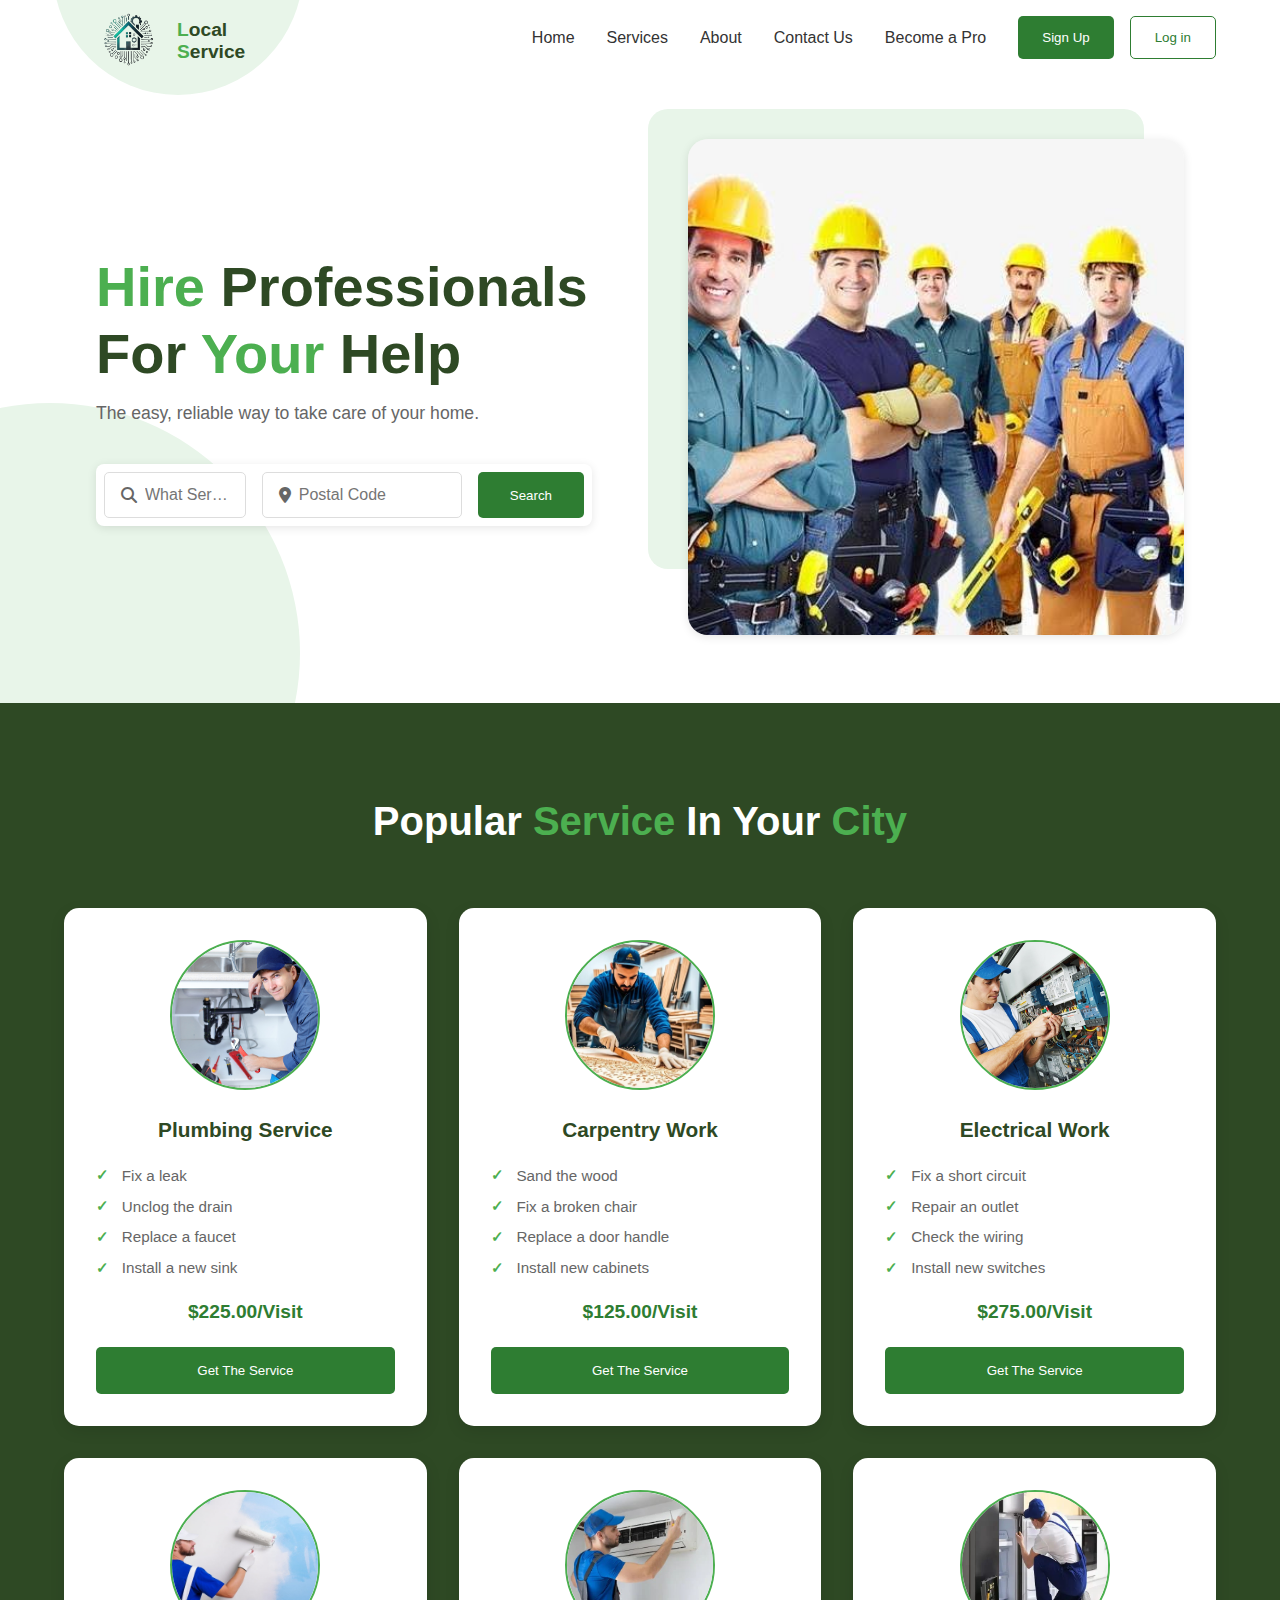
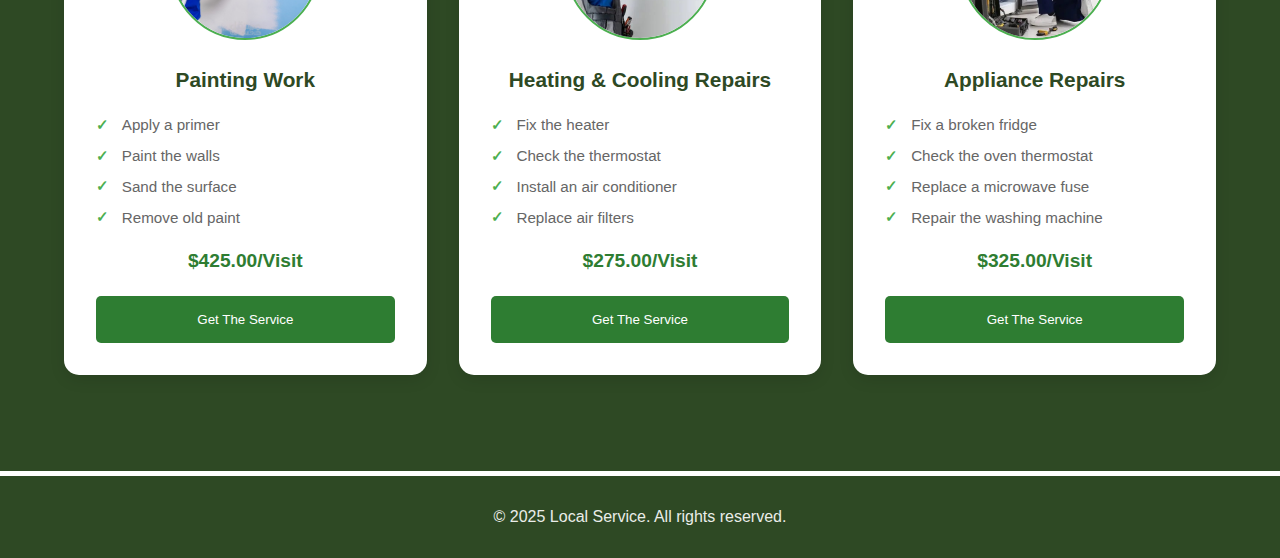
==== index.html @ 68c84980 "Add files via upload" ====
<!DOCTYPE html>
<html lang="en">

<head>
    <meta charset="UTF-8">
    <meta name="viewport" content="width=device-width, initial-scale=1.0">
    <title>Local Service</title>
    <!-- main stylesheet -->
    <link rel="stylesheet" href="assets/css/styles.css">
    <!-- icon -->
    <link rel="icon" href="assets/images/logo-removebg-preview.png" type="image/svg+xml">
    <!-- font awesome -->
    <link rel="stylesheet" href="https://cdnjs.cloudflare.com/ajax/libs/font-awesome/6.7.2/css/all.min.css"
        integrity="sha512-Evv84Mr4kqVGRNSgIGL/F/aIDqQb7xQ2vcrdIwxfjThSH8CSR7PBEakCr51Ck+w+/U6swU2Im1vVX0SVk9ABhg=="
        crossorigin="anonymous" referrerpolicy="no-referrer" />
</head>

<body>
    <!-- Start Header -->
    <header>
        <div class="logo-container">
            <div class="logo-img">
                <img src="assets/images/logo-removebg-preview.png" alt="Local Service Logo">
            </div>
            <div class="logo-text">
                <span>Local</span>
                <span>Service</span>
            </div>
        </div>

        <button class="menu-toggle">
            <span></span>
            <span></span>
            <span></span>
        </button>

        <div class="nav-container">
            <nav>
                <ul>
                    <li><a href="#">Home</a></li>
                    <li><a href="#services">Services</a></li>
                    <li><a href="#">About</a></li>
                    <li><a href="#">Contact Us</a></li>
                    <li><a href="#">Become a Pro</a></li>
                </ul>
            </nav>
            <div class="auth-buttons">
                <button class="sign-up">Sign Up</button>
                <button class="log-in">Log in</button>
            </div>
        </div>
    </header>
    <!-- End Header -->

    <!-- Start Hero Section -->
    <section class="hero">
        <div class="hero-content">
            <h1>
                <span class="highlight">Hire</span> Professionals<br>
                For <span class="highlight">Your</span> Help
            </h1>
            <p>The easy, reliable way to take care of your home.</p>
            <div class="search-bar">
                <div class="search-input-container">
                    <i class="fas fa-search"></i>
                    <input type="text" placeholder="What Service do you need?">
                </div>
                <div class="location-input-container">
                    <i class="fas fa-map-marker-alt"></i>
                    <input type="text" placeholder="Postal Code">
                </div>
                <button class="search-button">Search</button>
            </div>
        </div>
        <div class="hero-image">
            <img src="assets/images/hero-placeholder.jpg" alt="Professional workers">
        </div>
    </section>
    <!-- End Hero Section -->
    <!-- Start Services Section -->
    <section id="services" class="popular-services">
        <h2>Popular <span class="highlight">Service</span> In Your <span class="highlight">City</span></h2>
        <div class="service-container">
            <div class="service-card">
                <img src="assets/images/plumbing.jpg" alt="Plumbing Service">
                <h3>Plumbing Service</h3>
                <ul>
                    <li>Fix a leak</li>
                    <li>Unclog the drain</li>
                    <li>Replace a faucet</li>
                    <li>Install a new sink</li>
                </ul>
                <p class="price">$225.00/Visit</p>
                <button>Get The Service</button>
            </div>

            <div class="service-card">
                <img src="assets/images/carpentry.jpg" alt="Carpentry Work">
                <h3>Carpentry Work</h3>
                <ul>
                    <li>Sand the wood</li>
                    <li>Fix a broken chair</li>
                    <li>Replace a door handle</li>
                    <li>Install new cabinets</li>
                </ul>
                <p class="price">$125.00/Visit</p>
                <button>Get The Service</button>
            </div>

            <div class="service-card">
                <img src="assets/images/electrical.jpg" alt="Electrical Work">
                <h3>Electrical Work</h3>
                <ul>
                    <li>Fix a short circuit</li>
                    <li>Repair an outlet</li>
                    <li>Check the wiring</li>
                    <li>Install new switches</li>
                </ul>
                <p class="price">$275.00/Visit</p>
                <button>Get The Service</button>
            </div>

            <div class="service-card">
                <img src="assets/images/painting.jpg" alt="Painting Work">
                <h3>Painting Work</h3>
                <ul>
                    <li>Apply a primer</li>
                    <li>Paint the walls</li>
                    <li>Sand the surface</li>
                    <li>Remove old paint</li>
                </ul>
                <p class="price">$425.00/Visit</p>
                <button>Get The Service</button>
            </div>

            <div class="service-card">
                <img src="assets/images/heating-cooling.jpg" alt="Heating & Cooling Repairs">
                <h3>Heating & Cooling Repairs</h3>
                <ul>
                    <li>Fix the heater</li>
                    <li>Check the thermostat</li>
                    <li>Install an air conditioner</li>
                    <li>Replace air filters</li>
                </ul>
                <p class="price">$275.00/Visit</p>
                <button>Get The Service</button>
            </div>
            <div class="service-card">
                <img src="assets/images/appliance-repair.jpg" alt="Appliance Repairs">
                <h3>Appliance Repairs</h3>
                <ul>
                    <li>Fix a broken fridge</li>
                    <li>Check the oven thermostat</li>
                    <li>Replace a microwave fuse</li>
                    <li>Repair the washing machine</li>
                </ul>
                <p class="price">$325.00/Visit</p>
                <button>Get The Service</button>
            </div>
        </div>
    </section>
    <!-- End Services Section -->

    <!-- Start About Section -->
    <footer>
        <p>&copy; 2025 Local Service. All rights reserved.</p>
    </footer>
    <!-- End About Section -->
    <script src="assets/scripts/main.js"></script>
</body>

</html>
---- assets/css/styles.css ----
:root {
    --color-primary: #4caf50;
    --color-primary-dark: #2e7d32;
    --color-primary-darker: #1b5e20;
    --color-secondary: #2e4924;
    --color-background: #fff;
    --color-background-light: #f8faf8;
    --color-accent-light: #e8f5e9;
    --color-text: #333;
    --color-text-light: #666;
    --color-border: #ddd;
    --border-radius-sm: 5px;
    --border-radius-md: 8px;
    --border-radius-lg: 15px;
    --border-radius-xl: 20px;
    --box-shadow-sm: 0 2px 10px rgba(0, 0, 0, 0.1);
    --box-shadow-md: 0 5px 15px rgba(0, 0, 0, 0.1);
    --box-shadow-lg: 0 8px 20px rgba(0, 0, 0, 0.2);
    --transition-default: all 0.3s ease;
}

* {
    margin: 0;
    padding: 0;
    box-sizing: border-box;
    font-family: Arial, sans-serif;
}

html {
    scroll-behavior: smooth;
}

body {
    background-color: var(--color-background);
}

/* Header Styles */
header {
    display: flex;
    justify-content: space-between;
    align-items: center;
    padding: 0 4rem;
    background-color: var(--color-background);
    position: relative;
}

.logo-container {
    display: flex;
    align-items: center;
    gap: 1rem;
    position: relative;
    padding: .4rem 0 0 2rem;
    z-index: 15;
}

.logo-container::before {
    content: "";
    position: absolute;
    left: -6%;
    top: -40%;
    transform: translateY(-50%);
    width: 250px;
    height: 250px;
    background-color: var(--color-accent-light);
    border-radius: 50%;
    z-index: -1;
}

.logo-img img {
    width: 65px;
    height: 65px;
    object-fit: contain;
}

.logo-text {
    display: flex;
    flex-direction: column;
}

.logo-text span {
    font-size: 1.2rem;
    font-weight: bold;
    color: var(--color-secondary);
}

.logo-text span:first-letter {
    color: var(--color-primary);
}

/* Navigation Container */
.nav-container {
    display: flex;
    align-items: center;
    gap: 2rem;
}

/* Navigation Styles */
nav ul {
    display: flex;
    list-style: none;
    gap: 2rem;
}

nav ul li a {
    text-decoration: none;
    color: var(--color-text);
    font-weight: 500;
    transition: var(--transition-default);
}

nav ul li a:hover {
    color: var(--color-primary);
}

/* Authentication Buttons */
.auth-buttons {
    display: flex;
    gap: 1rem;
}

.sign-up {
    background-color: var(--color-primary-dark);
    color: var(--color-background);
    border: none;
    padding: 0.8rem 1.5rem;
    border-radius: var(--border-radius-sm);
    cursor: pointer;
    transition: var(--transition-default);
}

.sign-up:hover {
    background-color: var(--color-primary-darker);
}

.log-in {
    background-color: transparent;
    color: var(--color-primary-dark);
    border: 1px solid var(--color-primary-dark);
    padding: 0.8rem 1.5rem;
    border-radius: var(--border-radius-sm);
    cursor: pointer;
    transition: var(--transition-default);
}

.log-in:hover {
    background-color: var(--color-primary-dark);
    color: var(--color-background);
}

/* Burger Menu */
.menu-toggle {
    display: none;
    flex-direction: column;
    gap: 6px;
    background: none;
    border: none;
    cursor: pointer;
    padding: 5px;
    z-index: 100;
}

.menu-toggle span {
    display: block;
    width: 25px;
    height: 2px;
    background-color: var(--color-secondary);
    transition: var(--transition-default);
}

/* Hero Section */
.hero {
    position: relative;
    display: flex;
    justify-content: space-between;
    align-items: center;
    padding: 4rem 6rem;
    overflow: hidden;
    background-color: var(--color-background);
    min-height: 600px;
}

.hero-content {
    flex: 1;
    padding-right: 2rem;
    z-index: 2;
    max-width: 600px;
}

.hero-content h1 {
    font-size: 3.5rem;
    margin-bottom: 1rem;
    color: var(--color-secondary);
    line-height: 1.2;
}

.hero-content h1 .highlight {
    color: var(--color-primary);
}

.hero-content p {
    color: var(--color-text-light);
    margin-bottom: 2.5rem;
    font-size: 1.1rem;
}

/* Search Bar */
.search-bar {
    display: flex;
    gap: 1rem;
    background: #fff;
    padding: 0.5rem;
    border-radius: 8px;
    box-shadow: 0 2px 10px rgba(0, 0, 0, 0.1);
}

.search-input-container,
.location-input-container {
    display: flex;
    align-items: center;
    border: 1px solid #ddd;
    border-radius: 5px;
    padding: 0.8rem 1rem;
}

.search-input-container {
    flex: 1;
}

.location-input-container {
    width: 200px;
}

.search-input-container i,
.location-input-container i {
    color: #666;
    margin-right: 0.5rem;
}

.search-input-container input,
.location-input-container input {
    border: none;
    outline: none;
    width: 100%;
    font-size: 1rem;
    white-space: nowrap;
    overflow: hidden;
    text-overflow: ellipsis;
}

.search-button {
    background-color: var(--color-primary-dark);
    color: #fff;
    border: none;
    padding: 0.8rem 2rem;
    border-radius: 5px;
    cursor: pointer;
    font-weight: 500;
    transition: all 0.3s ease;
}

.search-button:hover {
    background-color: var(--color-primary-darker);
}

/* Hero Image */
.hero-image {
    flex: 1;
    position: relative;
    z-index: 2;
    margin-left: 4rem;
    max-width: 530px;
    aspect-ratio: 1/1;
}

.hero-image img {
    width: 100%;
    border-radius: var(--border-radius-xl);
    animation: float 6s ease-in-out infinite;
    position: relative;
    z-index: 2;
    box-shadow: var(--box-shadow-sm);
}

.hero::before {
    content: "";
    position: absolute;
    bottom: -200px;
    left: -200px;
    width: 500px;
    height: 500px;
    background-color: var(--color-accent-light);
    border-radius: 50%;
    z-index: 1;
}

.hero-image::after {
    content: "";
    position: absolute;
    top: -30px;
    left: -40px;
    width: 100%;
    height: calc(100% - 40px);
    background-color: var(--color-accent-light);
    border-radius: var(--border-radius-xl);
    z-index: 1;
}

/* Services Section */
.popular-services {
    background-color: var(--color-secondary);
    padding: 6rem 4rem;
    position: relative;
}

.popular-services h2 {
    text-align: center;
    color: var(--color-background);
    margin-bottom: 4rem;
    font-size: 2.5rem;
}

.popular-services h2 .highlight {
    color: var(--color-primary);
}

.service-container {
    display: grid;
    grid-template-columns: repeat(3, 1fr);
    gap: 2rem;
    max-width: 1200px;
    margin: 0 auto;
}

.service-card {
    background-color: var(--color-background);
    border-radius: var(--border-radius-lg);
    padding: 2rem;
    text-align: center;
    transition: var(--transition-default);
    box-shadow: var(--box-shadow-md);
}

.service-card:hover {
    transform: translateY(-10px);
    box-shadow: var(--box-shadow-lg);
}

.service-card img {
    width: 150px;
    height: 150px;
    border-radius: 50%;
    border: solid 2px var(--color-primary);
    margin-bottom: 1.5rem;
    object-fit: cover;
}

.service-card h3 {
    color: var(--color-secondary);
    margin-bottom: 1.5rem;
    font-size: 1.3rem;
}

.service-card ul {
    list-style: none;
    margin-bottom: 1.5rem;
    text-align: left;
}

.service-card ul li {
    color: var(--color-text-light);
    margin-bottom: 0.8rem;
    display: flex;
    align-items: center;
    font-size: 0.95rem;
}

.service-card ul li::before {
    content: "✓";
    color: var(--color-primary);
    margin-right: 0.8rem;
    font-weight: bold;
}

.service-card .price {
    font-weight: bold;
    color: var(--color-primary-dark);
    margin-bottom: 1.5rem;
    font-size: 1.2rem;
}

.service-card button {
    background-color: var(--color-primary-dark);
    color: var(--color-background);
    border: none;
    padding: 1rem 2rem;
    border-radius: var(--border-radius-sm);
    cursor: pointer;
    transition: var(--transition-default);
    font-weight: 500;
    width: 100%;
}

.service-card button:hover {
    background-color: var(--color-primary-darker);
    transform: scale(1.05);
}

/* Footer */
footer {
    background-color: var(--color-secondary);
    padding: 2rem 4rem;
    color: var(--color-background);
    text-align: center;
    border-top: 5px solid var(--color-background);
}

footer p {
    font-size: 1rem;
    opacity: 0.9;
}

/* Animations */
@keyframes float {
    0% {
        transform: translateY(0);
    }

    50% {
        transform: translateY(-20px);
    }

    100% {
        transform: translateY(0);
    }
}

/* Responsive Design */
@media (max-width: 1200px) {
    .menu-toggle {
        display: flex;
    }

    .nav-container {
        position: fixed;
        top: 0;
        right: -100%;
        height: 100vh;
        width: 280px;
        background-color: var(--color-background);
        flex-direction: column;
        padding: 6rem 2rem;
        box-shadow: -5px 0 15px rgba(0, 0, 0, 0.1);
        transition: var(--transition-default);
        z-index: 90;
    }

    .nav-container.active {
        right: 0;
    }

    nav ul {
        flex-direction: column;
        align-items: center;
    }

    .auth-buttons {
        flex-direction: column;
        width: 100%;
    }

    .menu-toggle.active span:nth-child(1) {
        transform: rotate(45deg) translate(8px, 6px);
    }

    .menu-toggle.active span:nth-child(2) {
        opacity: 0;
    }

    .menu-toggle.active span:nth-child(3) {
        transform: rotate(-45deg) translate(7px, -5px);
    }

    .hero {
        padding: 4rem;
    }

    .hero-content h1 {
        font-size: 3rem;
    }

    .service-container {
        grid-template-columns: repeat(2, 1fr);
        padding: 0 2rem;
    }
}

@media (max-width: 992px) {
    .hero-image {
        margin-left: 2rem;
    }
}

@media (max-width: 768px) {
    header {
        padding: 1rem;
    }

    .logo-container {
        padding-left: 1rem;
    }

    .logo-container::before {
        width: 240px;
        height: 220px;
        left: -15%;
    }

    .hero {
        flex-direction: column;
        text-align: center;
        padding: 2rem;
    }

    .hero-content {
        margin-bottom: 3rem;
        order: 2;
        padding-right: 0;
    }

    .hero-content h1 {
        font-size: 2.5rem;
    }

    .search-bar {
        flex-direction: column;
        width: 100%;
        gap: 0.8rem;
        padding: 1rem;
    }

    .search-input-container,
    .location-input-container {
        width: 100%;
    }

    .search-button {
        width: 100%;
        margin-top: 0.5rem;
    }

    .service-container {
        grid-template-columns: 1fr;
    }

    .hero-image {
        margin-left: 0;
        margin-top: 2rem;
        order: -1;
    }

    .popular-services {
        padding: 4rem 2rem;
    }

    .popular-services h2 {
        font-size: 2rem;
    }
}
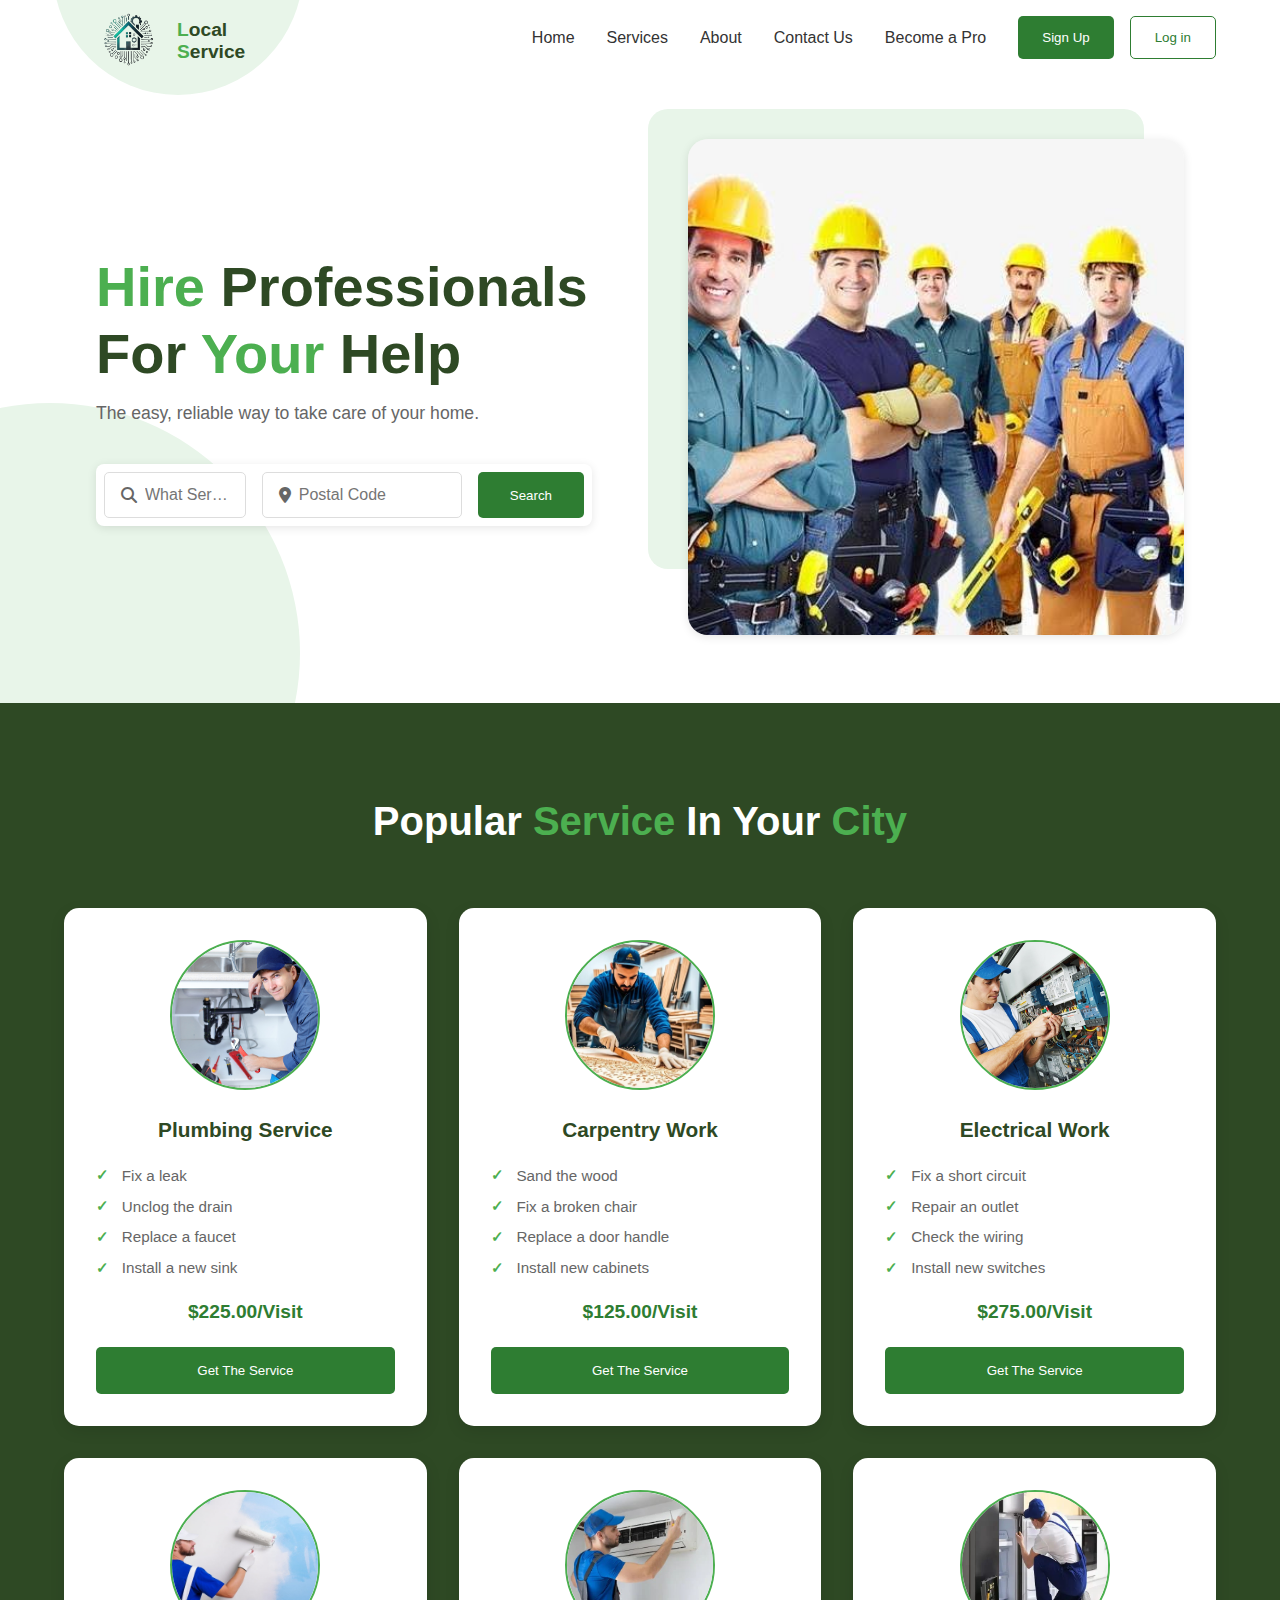
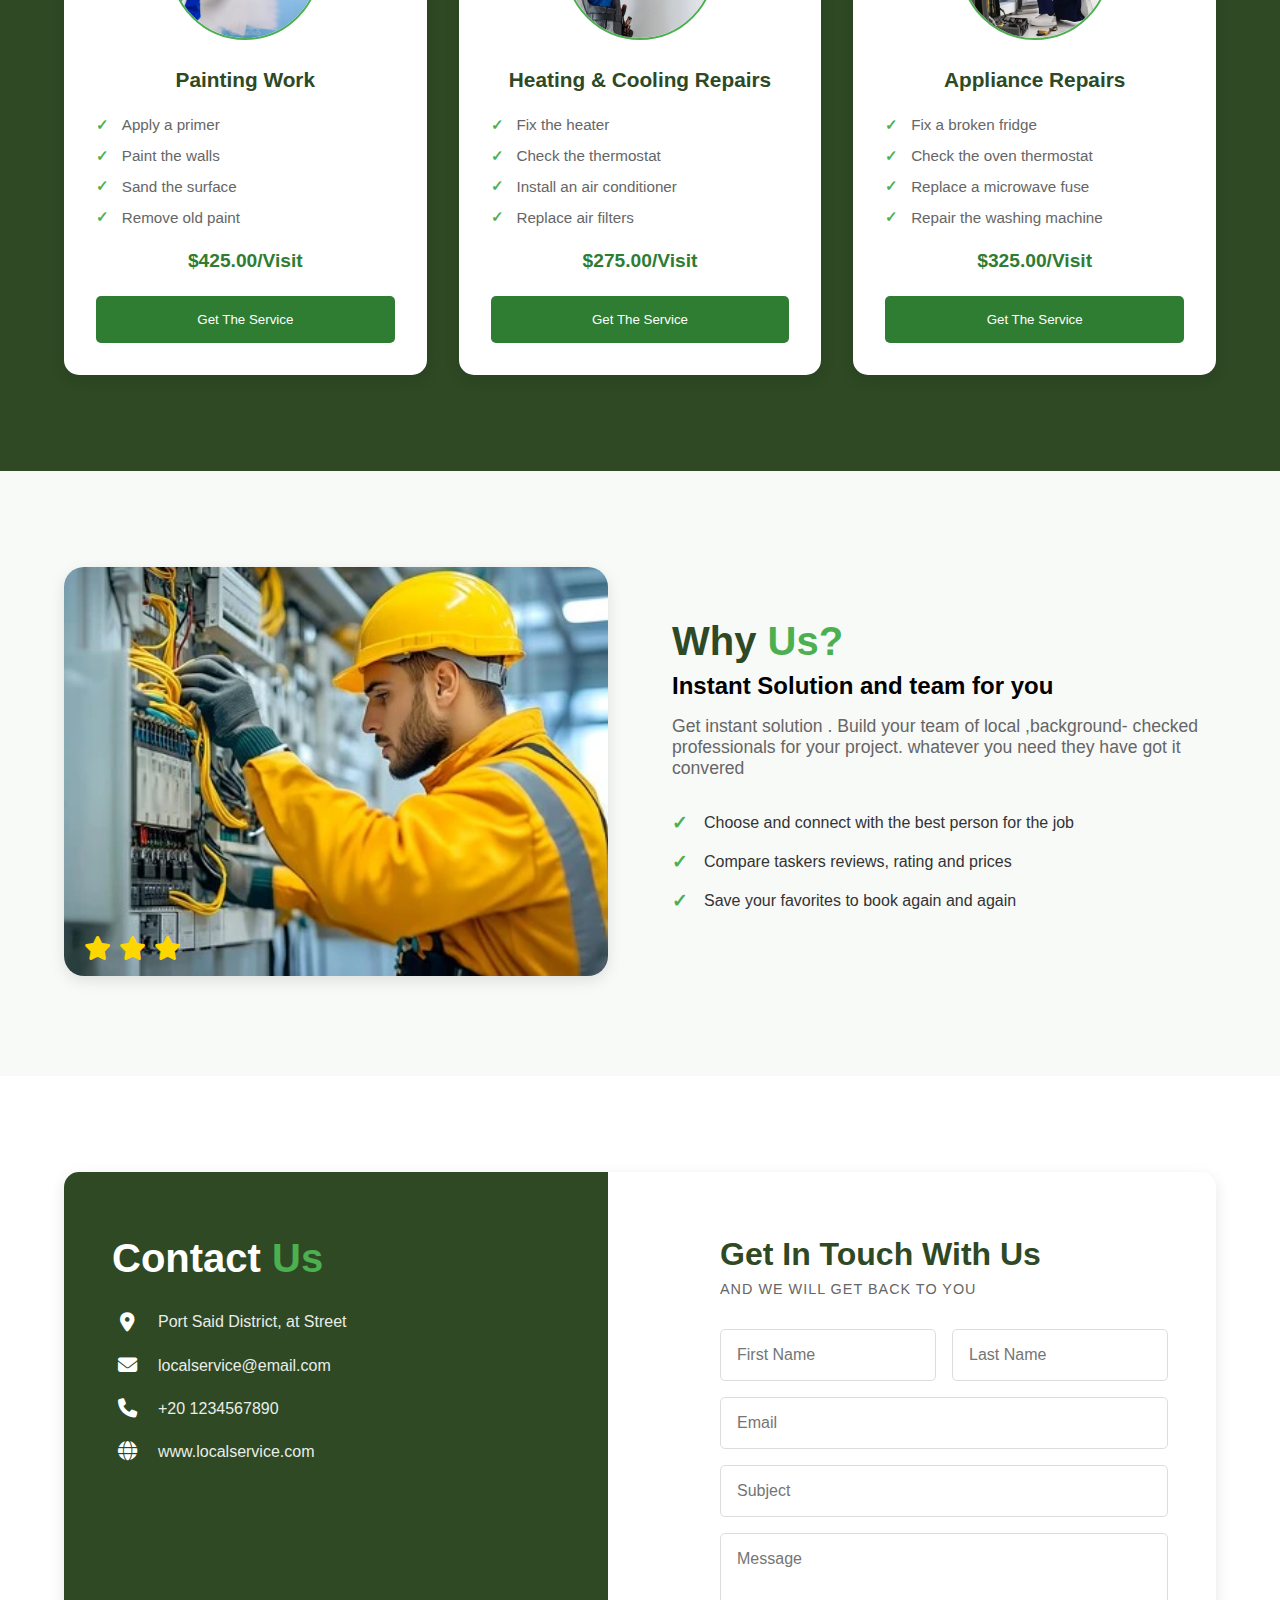
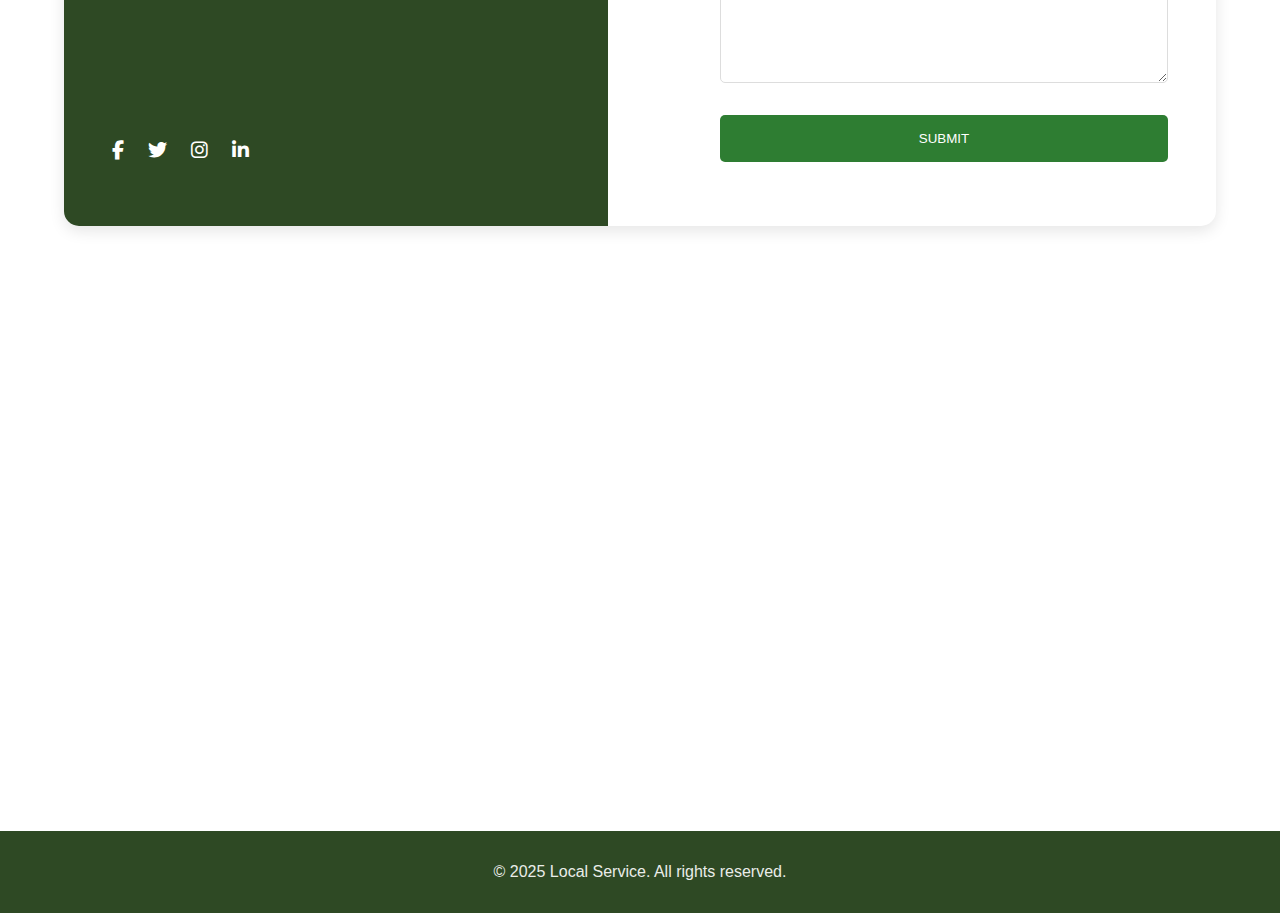
==== commit d52f642d: "Add files via upload" ====
--- a/index.html
+++ b/index.html
@@ -39,8 +39,8 @@
                 <ul>
                     <li><a href="#">Home</a></li>
                     <li><a href="#services">Services</a></li>
-                    <li><a href="#">About</a></li>
-                    <li><a href="#">Contact Us</a></li>
+                    <li><a href="#advantages">About</a></li>
+                    <li><a href="#contact">Contact Us</a></li>
                     <li><a href="#">Become a Pro</a></li>
                 </ul>
             </nav>
@@ -161,12 +161,94 @@
     </section>
     <!-- End Services Section -->
 
+    <!-- Start Our Advantages Section -->
+    <section class="out-advantages" id="advantages">
+        <div class="advantages-container">
+            <div class="advantages-image">
+                <img src="assets/images/why-us.png" alt="Professional Technician">
+                <div class="star-rating">
+                    <i class="fas fa-star"></i>
+                    <i class="fas fa-star"></i>
+                    <i class="fas fa-star"></i>
+                </div>
+            </div>
+            <div class="advantages-content">
+                <h2>Why <span class="highlight">Us?</span></h2>
+                <h3>Instant Solution and team for you</h3>
+                <p>Get instant solution . Build your team of local ,background-
+                    checked professionals for your project. whatever you need
+                    they have got it convered</p>
+                <ul class="advantages-list">
+                    <li>Choose and connect with the best person for the job</li>
+                    <li>Compare taskers reviews, rating and prices</li>
+                    <li>Save your favorites to book again and again</li>
+                </ul>
+            </div>
+        </div>
+    </section>
+    <!-- End Our Advantages Section -->
+
+    <!-- Start Contact Section -->
+    <section class="contact-section" id="contact">
+        <div class="contact-container">
+            <div class="contact-info">
+                <h2>Contact <span class="highlight">Us</span></h2>
+                <div class="contact-details">
+                    <div class="contact-address">
+                        <i class="fas fa-map-marker-alt"></i>
+                        <span>Port Said District, at Street</span>
+                    </div>
+                    <div class="contact-email">
+                        <i class="fas fa-envelope"></i>
+                        <span>localservice@email.com</span>
+                    </div>
+                    <div class="contact-phone">
+                        <i class="fas fa-phone"></i>
+                        <span>+20 1234567890</span>
+                    </div>
+                    <div class="contact-website">
+                        <i class="fas fa-globe"></i>
+                        <span>www.localservice.com</span>
+                    </div>
+                </div>
+                <div class="social-icons">
+                    <a href="#" class="social-icon"><i class="fab fa-facebook-f"></i></a>
+                    <a href="#" class="social-icon"><i class="fab fa-twitter"></i></a>
+                    <a href="#" class="social-icon"><i class="fab fa-instagram"></i></a>
+                    <a href="#" class="social-icon"><i class="fab fa-linkedin-in"></i></a>
+                </div>
+            </div>
+            <div class="contact-form">
+                <h3>Get In Touch With Us</h3>
+                <p>AND WE WILL GET BACK TO YOU</p>
+                <form>
+                    <div class="form-row">
+                        <input type="text" placeholder="First Name" required>
+                        <input type="text" placeholder="Last Name" required>
+                    </div>
+                    <input type="email" placeholder="Email" required>
+                    <input type="text" placeholder="Subject" required>
+                    <textarea placeholder="Message" required></textarea>
+                    <button type="submit" class="submit-button">SUBMIT</button>
+                </form>
+            </div>
+        </div>
+        <div class="contact-map">
+            <iframe
+                src="https://www.google.com/maps/embed?pb=!1m18!1m12!1m3!1d3410.7484820757695!2d32.2808094603286!3d31.2553853744432!2m3!1f0!2f0!3f0!3m2!1i1024!2i768!4f13.1!3m3!1m2!1s0x14f99c12c1a8708b%3A0x91d2cf7845b32b88!2z2YPZhNmK2Kkg2KrZg9mG2YjZhNmI2KzZitinINin2YTYpdiv2KfYsdipINmI2YbYuNmFINin2YTZhdi52YTZiNmF2KfYqiDYrNin2YXYudipINio2YjYsdiz2LnZitiv!5e0!3m2!1sar!2seg!4v1741184003010!5m2!1sar!2seg"
+                width="100%" height="450" style="border:0;" allowfullscreen="" loading="lazy"
+                referrerpolicy="no-referrer-when-downgrade">
+            </iframe>
+        </div>
+    </section>
+    <!-- End Contact Section -->
+
     <!-- Start About Section -->
     <footer>
         <p>&copy; 2025 Local Service. All rights reserved.</p>
     </footer>
     <!-- End About Section -->
-    <script src="assets/scripts/main.js"></script>
+    <script src="assets/scripts/main.js" q></script>
 </body>
 
 </html>--- a/assets/css/styles.css
+++ b/assets/css/styles.css
@@ -405,6 +405,479 @@
     transform: scale(1.05);
 }
 
+
+/* Animations */
+@keyframes float {
+    0% {
+        transform: translateY(0);
+    }
+
+    50% {
+        transform: translateY(-20px);
+    }
+
+    100% {
+        transform: translateY(0);
+    }
+}
+
+/* Responsive Design */
+@media (max-width: 1200px) {
+    .menu-toggle {
+        display: flex;
+    }
+
+    .nav-container {
+        position: fixed;
+        top: 0;
+        right: -100%;
+        height: 100vh;
+        width: 280px;
+        background-color: var(--color-background);
+        flex-direction: column;
+        padding: 6rem 2rem;
+        box-shadow: -5px 0 15px rgba(0, 0, 0, 0.1);
+        transition: var(--transition-default);
+        z-index: 90;
+    }
+
+    .nav-container.active {
+        right: 0;
+    }
+
+    nav ul {
+        flex-direction: column;
+        align-items: center;
+    }
+
+    .auth-buttons {
+        flex-direction: column;
+        width: 100%;
+    }
+
+    .menu-toggle.active span:nth-child(1) {
+        transform: rotate(45deg) translate(8px, 6px);
+    }
+
+    .menu-toggle.active span:nth-child(2) {
+        opacity: 0;
+    }
+
+    .menu-toggle.active span:nth-child(3) {
+        transform: rotate(-45deg) translate(7px, -5px);
+    }
+
+    .hero {
+        padding: 4rem;
+    }
+
+    .hero-content h1 {
+        font-size: 3rem;
+    }
+
+    .service-container {
+        grid-template-columns: repeat(2, 1fr);
+        padding: 0 2rem;
+    }
+}
+
+@media (max-width: 992px) {
+    .hero-image {
+        margin-left: 2rem;
+    }
+}
+
+@media (max-width: 768px) {
+    header {
+        padding: 1rem;
+    }
+
+    .logo-container {
+        padding-left: 1rem;
+    }
+
+    .logo-container::before {
+        width: 240px;
+        height: 220px;
+        left: -15%;
+    }
+
+    .hero {
+        flex-direction: column;
+        text-align: center;
+        padding: 2rem;
+    }
+
+    .hero-content {
+        margin-bottom: 3rem;
+        order: 2;
+        padding-right: 0;
+    }
+
+    .hero-content h1 {
+        font-size: 2.5rem;
+    }
+
+    .search-bar {
+        flex-direction: column;
+        width: 100%;
+        gap: 0.8rem;
+        padding: 1rem;
+    }
+
+    .search-input-container,
+    .location-input-container {
+        width: 100%;
+    }
+
+    .search-button {
+        width: 100%;
+        margin-top: 0.5rem;
+    }
+
+    .service-container {
+        grid-template-columns: 1fr;
+    }
+
+    .hero-image {
+        margin-left: 0;
+        margin-top: 2rem;
+        order: -1;
+    }
+
+    .popular-services {
+        padding: 4rem 2rem;
+    }
+
+    .popular-services h2 {
+        font-size: 2rem;
+    }
+}
+
+/* Our Advantages Section */
+.out-advantages {
+    background-color: var(--color-background-light);
+    padding: 6rem 4rem;
+}
+
+.advantages-container {
+    display: flex;
+    align-items: center;
+    max-width: 1200px;
+    margin: 0 auto;
+    gap: 4rem;
+}
+
+.advantages-image {
+    flex: 1;
+    position: relative;
+}
+
+.advantages-image img {
+    width: 100%;
+    border-radius: var(--border-radius-xl);
+    box-shadow: var(--box-shadow-md);
+}
+
+.star-rating {
+    position: absolute;
+    bottom: 20px;
+    left: 20px;
+    display: flex;
+    gap: 0.5rem;
+}
+
+.star-rating i {
+    color: #FFD700;
+    font-size: 1.5rem;
+}
+
+.advantages-content {
+    flex: 1;
+}
+
+
+.advantages-content h2 {
+    font-size: 2.5rem;
+    color: var(--color-secondary);
+    margin-bottom: .5rem;
+}
+
+.advantages-content h3 {
+    font-size: 1.5rem;
+    color: #000;
+    margin: 0 0 1rem;
+}
+
+.advantages-content h2 .highlight {
+    color: var(--color-primary);
+}
+
+.advantages-content p {
+    color: var(--color-text-light);
+    margin-bottom: 2rem;
+    font-size: 1.1rem;
+}
+
+.advantages-list {
+    list-style: none;
+}
+
+.advantages-list li {
+    color: var(--color-text);
+    margin-bottom: 1rem;
+    display: flex;
+    align-items: center;
+    font-size: 1rem;
+}
+
+.advantages-list li::before {
+    content: "✓";
+    color: var(--color-primary);
+    margin-right: 1rem;
+    font-weight: bold;
+    font-size: 1.2rem;
+}
+
+/* Responsive Design for Advantages Section */
+@media (max-width: 768px) {
+    .advantages-container {
+        flex-direction: column;
+        gap: 2rem;
+    }
+
+    .advantages-list {
+        text-align: left;
+        max-width: 350px;
+        margin: 0 auto;
+    }
+}
+
+/* End our advantages styles */
+
+/* Contact Section */
+.contact-section {
+    background-color: var(--color-background);
+    padding: 6rem 4rem;
+}
+
+.contact-container {
+    display: flex;
+    max-width: 1200px;
+    margin: 0 auto;
+    gap: 4rem;
+    background-color: var(--color-background);
+    box-shadow: var(--box-shadow-md);
+    border-radius: var(--border-radius-lg);
+    overflow: hidden;
+}
+
+.contact-info {
+    background-color: var(--color-secondary);
+    color: var(--color-background);
+    padding: 4rem 3rem;
+    flex: 1;
+    display: flex;
+    flex-direction: column;
+}
+
+.contact-info h2 {
+    font-size: 2.5rem;
+    margin-bottom: 2rem;
+    color: var(--color-background);
+}
+
+.contact-info h2 .highlight {
+    color: var(--color-primary);
+}
+
+.contact-details {
+    margin-bottom: 2rem;
+}
+
+.contact-details>div {
+    display: flex;
+    align-items: center;
+    margin-bottom: 1.5rem;
+}
+
+.contact-details i {
+    margin-right: 1rem;
+    font-size: 1.2rem;
+    width: 30px;
+    text-align: center;
+}
+
+.contact-details span {
+    opacity: 0.9;
+}
+
+.social-icons {
+    display: flex;
+    gap: 1.5rem;
+    margin-top: auto;
+}
+
+.social-icon {
+    color: var(--color-background);
+    font-size: 1.2rem;
+    text-decoration: none;
+    transition: var(--transition-default);
+}
+
+.social-icon:hover {
+    color: var(--color-primary);
+    transform: scale(1.2);
+}
+
+.contact-form {
+    flex: 1;
+    padding: 4rem 3rem;
+}
+
+.contact-form h3 {
+    font-size: 2rem;
+    color: var(--color-secondary);
+    margin-bottom: 0.5rem;
+}
+
+.contact-form p {
+    color: var(--color-text-light);
+    margin-bottom: 2rem;
+    font-size: 0.9rem;
+    letter-spacing: 1px;
+}
+
+.contact-form form {
+    display: flex;
+    flex-direction: column;
+    gap: 1rem;
+}
+
+.form-row {
+    display: flex;
+    gap: 1rem;
+}
+
+.contact-form input,
+.contact-form textarea {
+    width: 100%;
+    padding: 1rem;
+    border: 1px solid var(--color-border);
+    border-radius: var(--border-radius-sm);
+    font-size: 1rem;
+}
+
+.contact-form textarea {
+    height: 150px;
+    resize: vertical;
+}
+
+.submit-button {
+    background-color: var(--color-primary-dark);
+    color: var(--color-background);
+    border: none;
+    padding: 1rem 2rem;
+    border-radius: var(--border-radius-sm);
+    cursor: pointer;
+    transition: var(--transition-default);
+    font-weight: 500;
+    margin-top: 1rem;
+}
+
+.submit-button:hover {
+    background-color: var(--color-primary-darker);
+}
+
+.contact-map {
+    width: 100vw;
+    margin-left: calc(-50vw + 50%);
+    min-height: 400px;
+    margin-top: 100px;
+}
+
+.contact-map iframe {
+    width: 100%;
+    height: 100%;
+    min-height: 400px;
+    object-fit: cover;
+    border: 0;
+}
+
+/* Responsive Design */
+@media (max-width: 1024px) {
+    .contact-container {
+        flex-direction: column;
+    }
+
+    .contact-info,
+    .contact-form {
+        text-align: center;
+    }
+
+    .contact-details {
+        display: flex;
+        flex-direction: column;
+        align-items: center;
+    }
+
+    .contact-details>div {
+        justify-content: center;
+    }
+
+    .social-icons {
+        justify-content: center;
+    }
+
+    .contact-form form {
+        max-width: 500px;
+        margin: 0 auto;
+    }
+}
+
+@media (max-width: 768px) {
+    .contact-section {
+        padding: 2rem 1rem;
+    }
+
+    .contact-info {
+        padding: 2rem;
+    }
+
+    .contact-form {
+        padding: 2rem;
+    }
+
+    .contact-info h2 {
+        font-size: 2rem;
+    }
+
+    .form-row {
+        flex-direction: column;
+    }
+
+    .contact-details>div {
+        flex-direction: column;
+        text-align: center;
+        margin-bottom: 1rem;
+    }
+
+    .contact-details i {
+        margin-right: 0;
+        margin-bottom: 0.5rem;
+    }
+
+    .contact-map {
+        min-height: 400px;
+    }
+
+    .contact-map iframe {
+        min-height: 400px;
+    }
+}
+
+/* End Contact Section */
+
 /* Footer */
 footer {
     background-color: var(--color-secondary);
@@ -419,150 +892,4 @@
     opacity: 0.9;
 }
 
-/* Animations */
-@keyframes float {
-    0% {
-        transform: translateY(0);
-    }
-
-    50% {
-        transform: translateY(-20px);
-    }
-
-    100% {
-        transform: translateY(0);
-    }
-}
-
-/* Responsive Design */
-@media (max-width: 1200px) {
-    .menu-toggle {
-        display: flex;
-    }
-
-    .nav-container {
-        position: fixed;
-        top: 0;
-        right: -100%;
-        height: 100vh;
-        width: 280px;
-        background-color: var(--color-background);
-        flex-direction: column;
-        padding: 6rem 2rem;
-        box-shadow: -5px 0 15px rgba(0, 0, 0, 0.1);
-        transition: var(--transition-default);
-        z-index: 90;
-    }
-
-    .nav-container.active {
-        right: 0;
-    }
-
-    nav ul {
-        flex-direction: column;
-        align-items: center;
-    }
-
-    .auth-buttons {
-        flex-direction: column;
-        width: 100%;
-    }
-
-    .menu-toggle.active span:nth-child(1) {
-        transform: rotate(45deg) translate(8px, 6px);
-    }
-
-    .menu-toggle.active span:nth-child(2) {
-        opacity: 0;
-    }
-
-    .menu-toggle.active span:nth-child(3) {
-        transform: rotate(-45deg) translate(7px, -5px);
-    }
-
-    .hero {
-        padding: 4rem;
-    }
-
-    .hero-content h1 {
-        font-size: 3rem;
-    }
-
-    .service-container {
-        grid-template-columns: repeat(2, 1fr);
-        padding: 0 2rem;
-    }
-}
-
-@media (max-width: 992px) {
-    .hero-image {
-        margin-left: 2rem;
-    }
-}
-
-@media (max-width: 768px) {
-    header {
-        padding: 1rem;
-    }
-
-    .logo-container {
-        padding-left: 1rem;
-    }
-
-    .logo-container::before {
-        width: 240px;
-        height: 220px;
-        left: -15%;
-    }
-
-    .hero {
-        flex-direction: column;
-        text-align: center;
-        padding: 2rem;
-    }
-
-    .hero-content {
-        margin-bottom: 3rem;
-        order: 2;
-        padding-right: 0;
-    }
-
-    .hero-content h1 {
-        font-size: 2.5rem;
-    }
-
-    .search-bar {
-        flex-direction: column;
-        width: 100%;
-        gap: 0.8rem;
-        padding: 1rem;
-    }
-
-    .search-input-container,
-    .location-input-container {
-        width: 100%;
-    }
-
-    .search-button {
-        width: 100%;
-        margin-top: 0.5rem;
-    }
-
-    .service-container {
-        grid-template-columns: 1fr;
-    }
-
-    .hero-image {
-        margin-left: 0;
-        margin-top: 2rem;
-        order: -1;
-    }
-
-    .popular-services {
-        padding: 4rem 2rem;
-    }
-
-    .popular-services h2 {
-        font-size: 2rem;
-    }
-}+/* End Footer */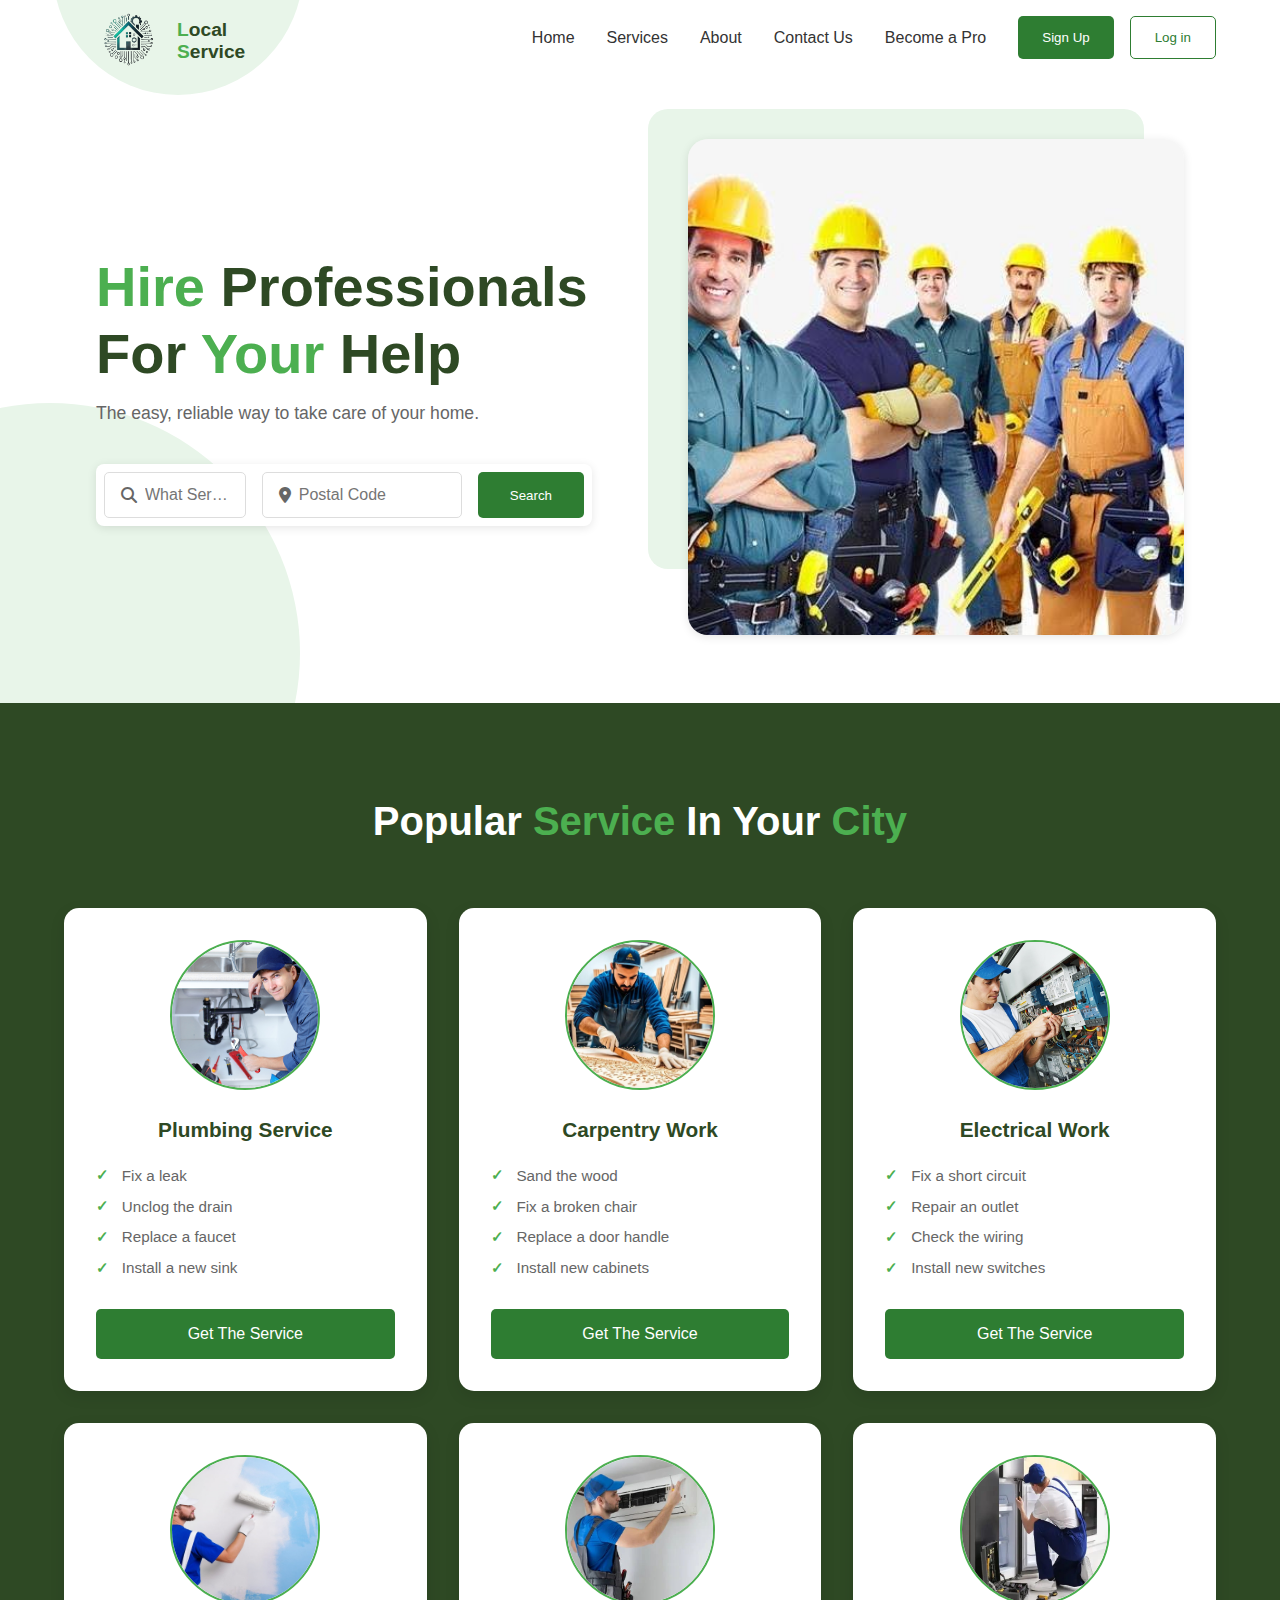
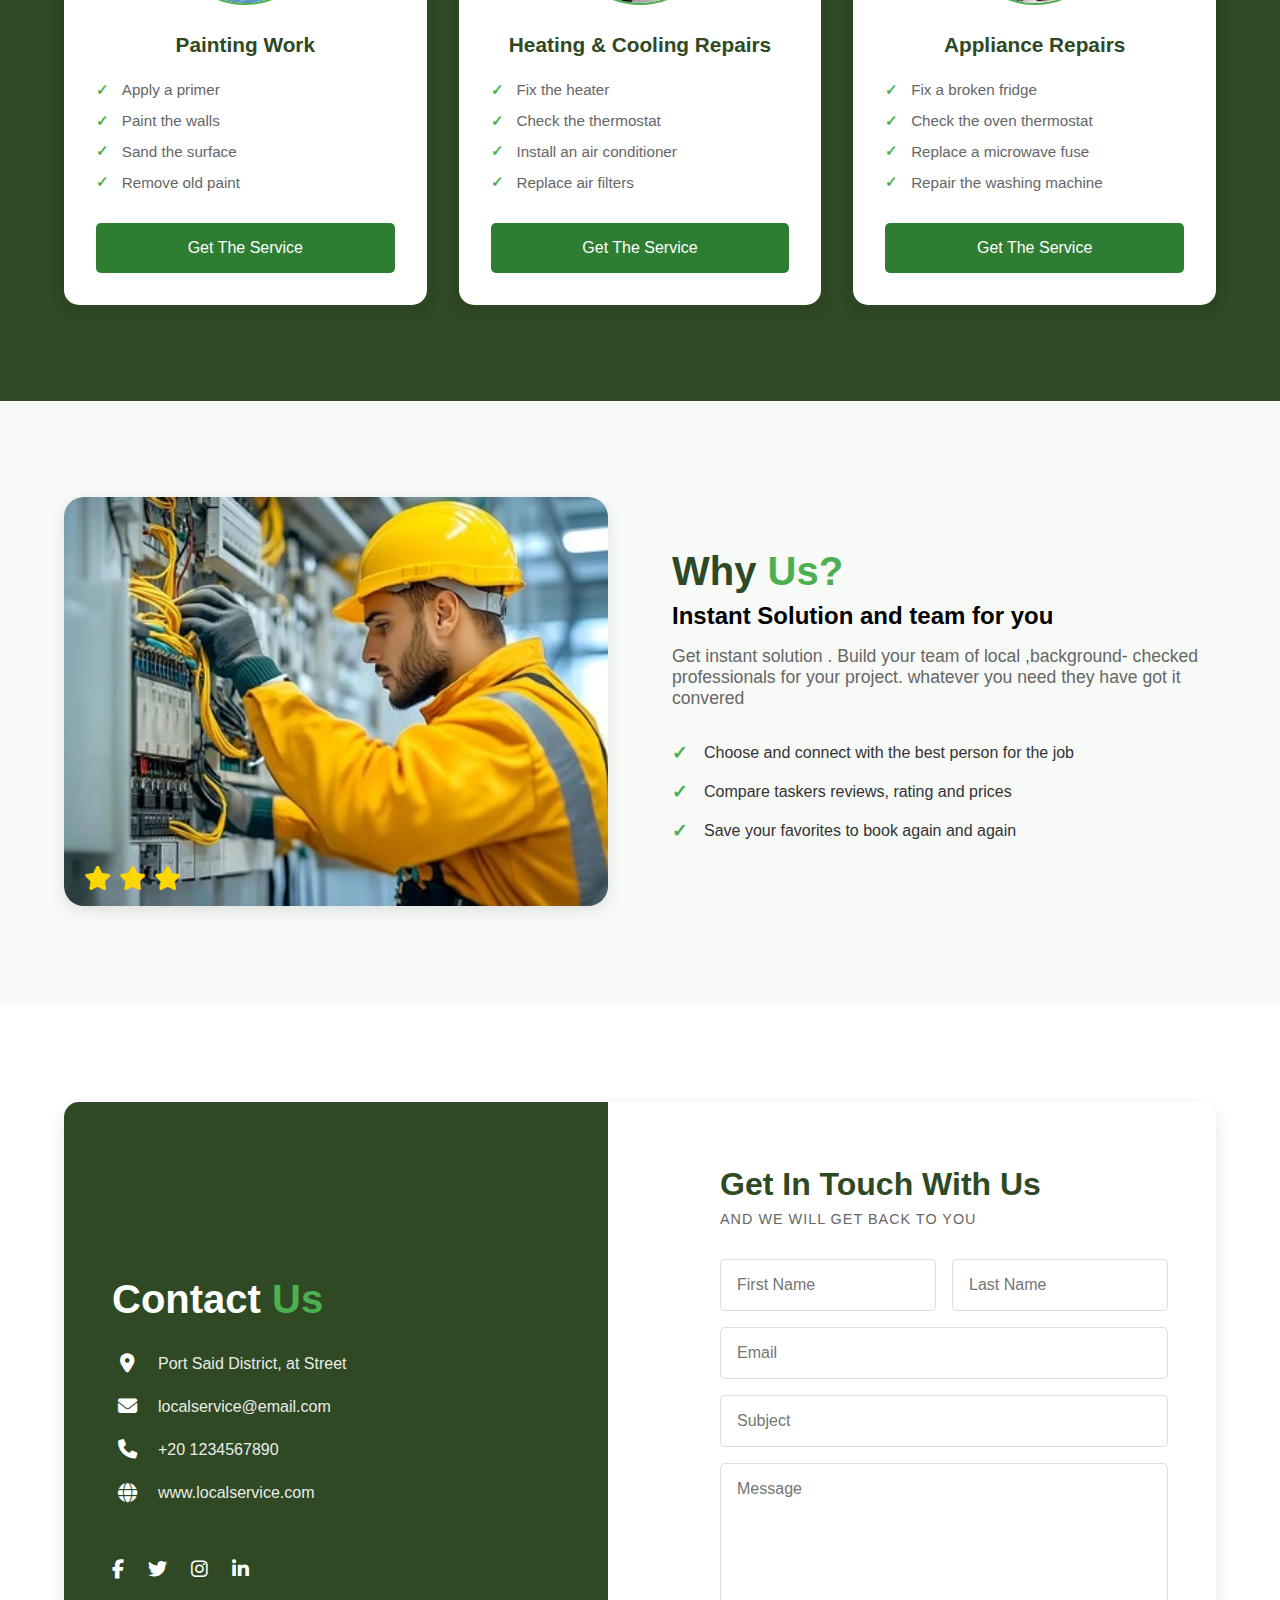
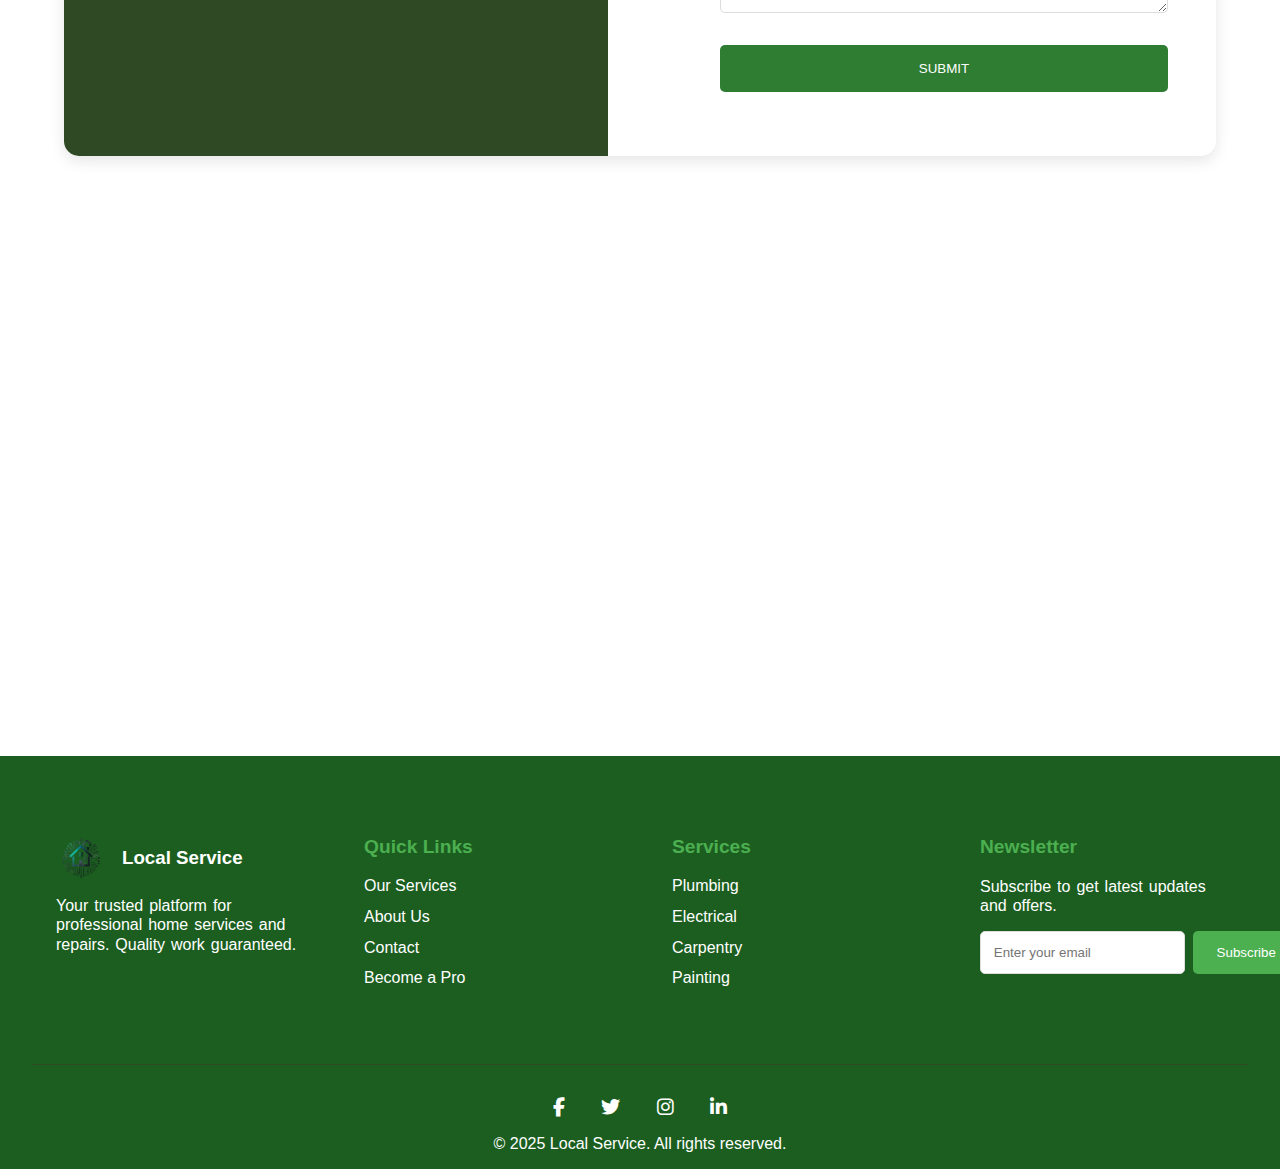
==== commit 0e9b5889: "Add files via upload" ====
--- a/index.html
+++ b/index.html
@@ -77,6 +77,7 @@
         </div>
     </section>
     <!-- End Hero Section -->
+
     <!-- Start Services Section -->
     <section id="services" class="popular-services">
         <h2>Popular <span class="highlight">Service</span> In Your <span class="highlight">City</span></h2>
@@ -90,8 +91,7 @@
                     <li>Replace a faucet</li>
                     <li>Install a new sink</li>
                 </ul>
-                <p class="price">$225.00/Visit</p>
-                <button>Get The Service</button>
+                <a href="plumping.html">Get The Service</a>
             </div>
 
             <div class="service-card">
@@ -103,8 +103,7 @@
                     <li>Replace a door handle</li>
                     <li>Install new cabinets</li>
                 </ul>
-                <p class="price">$125.00/Visit</p>
-                <button>Get The Service</button>
+                <a href="carpentery.html">Get The Service</a>
             </div>
 
             <div class="service-card">
@@ -116,8 +115,7 @@
                     <li>Check the wiring</li>
                     <li>Install new switches</li>
                 </ul>
-                <p class="price">$275.00/Visit</p>
-                <button>Get The Service</button>
+                <a href="electrical.html">Get The Service</a>
             </div>
 
             <div class="service-card">
@@ -129,8 +127,7 @@
                     <li>Sand the surface</li>
                     <li>Remove old paint</li>
                 </ul>
-                <p class="price">$425.00/Visit</p>
-                <button>Get The Service</button>
+                <a href="painting.html">Get The Service</a>
             </div>
 
             <div class="service-card">
@@ -142,8 +139,7 @@
                     <li>Install an air conditioner</li>
                     <li>Replace air filters</li>
                 </ul>
-                <p class="price">$275.00/Visit</p>
-                <button>Get The Service</button>
+                <a href="air-consitions.html">Get The Service</a>
             </div>
             <div class="service-card">
                 <img src="assets/images/appliance-repair.jpg" alt="Appliance Repairs">
@@ -154,8 +150,7 @@
                     <li>Replace a microwave fuse</li>
                     <li>Repair the washing machine</li>
                 </ul>
-                <p class="price">$325.00/Visit</p>
-                <button>Get The Service</button>
+                <a href="appliance.html">Get The Service</a>
             </div>
         </div>
     </section>
@@ -243,11 +238,60 @@
     </section>
     <!-- End Contact Section -->
 
-    <!-- Start About Section -->
-    <footer>
-        <p>&copy; 2025 Local Service. All rights reserved.</p>
+    <!-- Start Footer Section -->
+    <footer class="footer">
+        <div class="footer-content">
+            <div class="footer-section">
+                <div class="footer-logo">
+                    <img src="assets/images/logo-removebg-preview.png" alt="Local Service Logo">
+                    <h3>Local Service</h3>
+                </div>
+                <p>Your trusted platform for professional home services and repairs. Quality work guaranteed.</p>
+            </div>
+
+            <div class="footer-section">
+                <h4>Quick Links</h4>
+                <ul>
+                    <li><a href="#services">Our Services</a></li>
+                    <li><a href="#advantages">About Us</a></li>
+                    <li><a href="#contact">Contact</a></li>
+                    <li><a href="#">Become a Pro</a></li>
+                </ul>
+            </div>
+
+            <div class="footer-section">
+                <h4>Services</h4>
+                <ul>
+                    <li><a href="plumping.html">Plumbing</a></li>
+                    <li><a href="electrical.html">Electrical</a></li>
+                    <li><a href="carpentery.html">Carpentry</a></li>
+                    <li><a href="painting.html">Painting</a></li>
+                </ul>
+            </div>
+
+            <div class="footer-section">
+                <h4>Newsletter</h4>
+                <p>Subscribe to get latest updates and offers.</p>
+                <div class="newsletter-form">
+                    <input type="email" placeholder="Enter your email">
+                    <button type="submit">Subscribe</button>
+                </div>
+            </div>
+        </div>
+
+        <div class="footer-bottom">
+            <div class="social-links">
+                <a href="#"><i class="fab fa-facebook-f"></i></a>
+                <a href="#"><i class="fab fa-twitter"></i></a>
+                <a href="#"><i class="fab fa-instagram"></i></a>
+                <a href="#"><i class="fab fa-linkedin-in"></i></a>
+            </div>
+            <p>&copy; 2025 Local Service. All rights reserved.</p>
+        </div>
     </footer>
-    <!-- End About Section -->
+    <!-- End Footer Section -->
+
+
     <script src="assets/scripts/main.js" q></script>
 </body>
 
--- a/assets/css/styles.css
+++ b/assets/css/styles.css
@@ -388,19 +388,23 @@
     font-size: 1.2rem;
 }
 
-.service-card button {
+.service-card a {
     background-color: var(--color-primary-dark);
     color: var(--color-background);
     border: none;
+    text-decoration: none;
     padding: 1rem 2rem;
     border-radius: var(--border-radius-sm);
     cursor: pointer;
     transition: var(--transition-default);
     font-weight: 500;
+    display: inline-block;
     width: 100%;
-}
-
-.service-card button:hover {
+    margin-top: .5rem;
+
+}
+
+.service-card a:hover {
     background-color: var(--color-primary-darker);
     transform: scale(1.05);
 }
@@ -678,7 +682,9 @@
     padding: 4rem 3rem;
     flex: 1;
     display: flex;
+    justify-content: center;
     flex-direction: column;
+
 }
 
 .contact-info h2 {
@@ -715,7 +721,6 @@
 .social-icons {
     display: flex;
     gap: 1.5rem;
-    margin-top: auto;
 }
 
 .social-icon {
@@ -879,17 +884,127 @@
 /* End Contact Section */
 
 /* Footer */
-footer {
-    background-color: var(--color-secondary);
-    padding: 2rem 4rem;
-    color: var(--color-background);
+
+.footer {
+    background-color: var(--color-primary-darker);
+    color: var(--color-background);
+    padding: 4rem 2rem 1rem;
+}
+
+.footer-content {
+    max-width: 1200px;
+    margin: 0 auto;
+    display: grid;
+    grid-template-columns: repeat(auto-fit, minmax(250px, 1fr));
+    gap: 2rem;
+}
+
+.footer-section {
+    padding: 1rem;
+}
+
+.footer-logo {
+    display: flex;
+    align-items: center;
+    gap: 1rem;
+    margin-bottom: 1rem;
+}
+
+.footer-content p {
+    line-height: 1.2;
+    word-spacing: 1.5px;
+}
+
+.footer-logo img {
+    width: 50px;
+    height: auto;
+}
+
+.footer-section h4 {
+    color: var(--color-primary);
+    margin-bottom: 1.2rem;
+    font-size: 1.2rem;
+}
+
+.footer-section ul {
+    list-style: none;
+    padding: 0;
+}
+
+.footer-section ul li {
+    margin-bottom: 0.8rem;
+}
+
+.footer-section ul li a {
+    color: var(--color-background);
+    text-decoration: none;
+    transition: var(--transition-default);
+}
+
+.footer-section ul li a:hover {
+    color: var(--color-primary);
+}
+
+.newsletter-form {
+    display: flex;
+    gap: 0.5rem;
+    margin-top: 1rem;
+}
+
+.newsletter-form input {
+    padding: 0.8rem;
+    border: 1px solid var(--color-border);
+    border-radius: var(--border-radius-sm);
+    background: var(--color-background);
+    color: var(--color-text);
+    flex: 1;
+}
+
+.newsletter-form button {
+    padding: 0.8rem 1.5rem;
+    background: var(--color-primary);
+    border: none;
+    border-radius: var(--border-radius-sm);
+    color: var(--color-background);
+    cursor: pointer;
+    transition: var(--transition-default);
+}
+
+.newsletter-form button:hover {
+    background-color: var(--color-primary-dark);
+}
+
+.footer-bottom {
+    margin-top: 3rem;
+    padding-top: 2rem;
+    border-top: 1px solid var(--color-secondary);
     text-align: center;
-    border-top: 5px solid var(--color-background);
-}
-
-footer p {
-    font-size: 1rem;
-    opacity: 0.9;
+}
+
+.social-links {
+    margin-bottom: 1rem;
+}
+
+.social-links a {
+    color: var(--color-background);
+    margin: 0 1rem;
+    font-size: 1.2rem;
+    transition: var(--transition-default);
+}
+
+.social-links a:hover {
+    color: var(--color-primary);
+}
+
+@media (max-width: 768px) {
+    .footer-content {
+        grid-template-columns: 1fr;
+
+    }
+
+    .newsletter-form {
+        flex-direction: column;
+    }
 }
 
 /* End Footer */